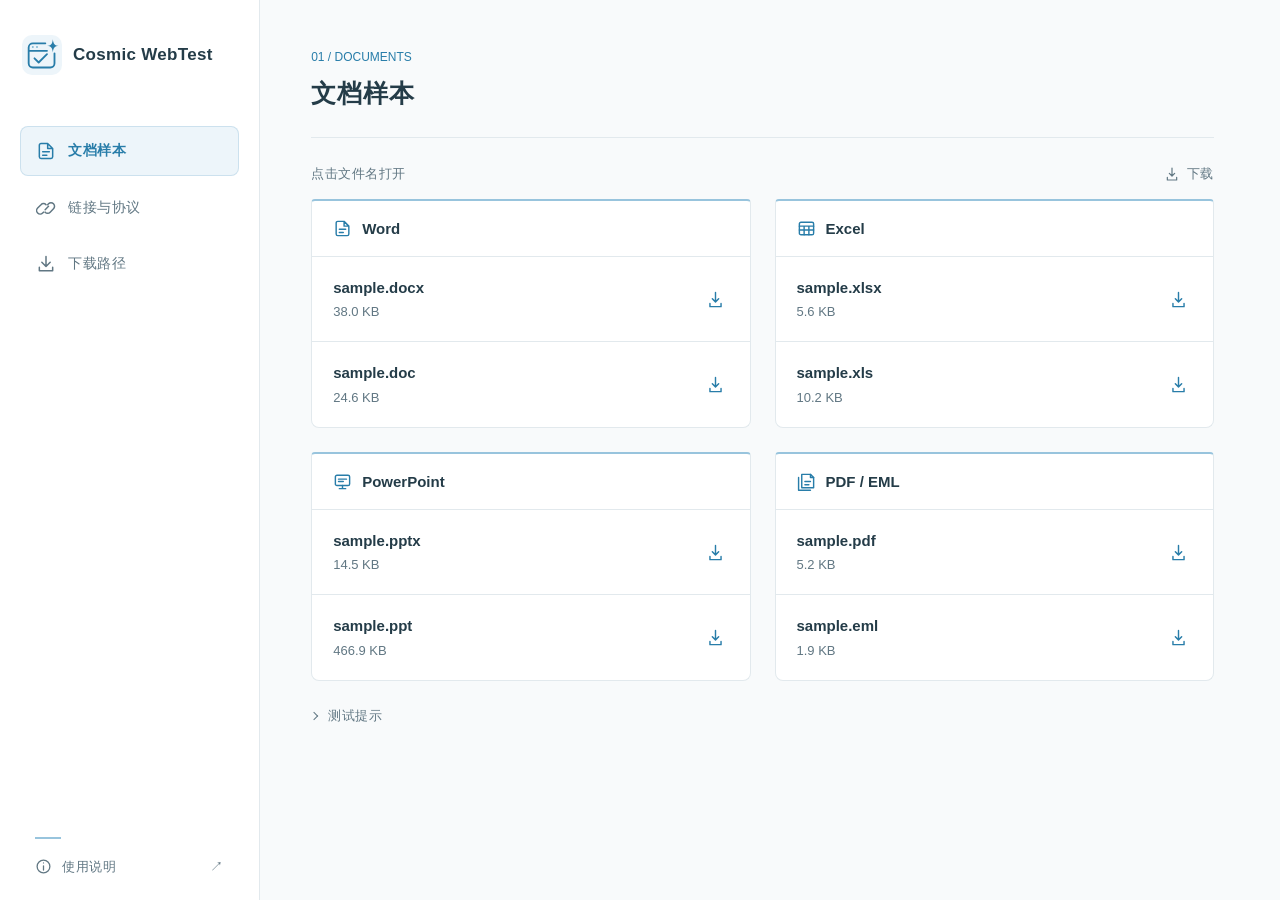
==== index.html @ f7f172f6 "Initial commit" ====
<!doctype html>
<html lang="zh-CN" data-view="documents">
<head>
  <meta charset="utf-8"><meta name="viewport" content="width=device-width, initial-scale=1">
  <script>
    // Choose the panel before the first paint; no loading layout or anchor jump.
    const initialView = location.hash.slice(1);
    if (['documents', 'links', 'requests'].includes(initialView)) document.documentElement.dataset.view = initialView;
  </script>
  <title>Cosmic WebTest</title>
  <link rel="icon" type="image/svg+xml" href="mark.svg">
  <link rel="stylesheet" href="style.css"><script src="site.js" defer></script>
</head>
<body>
  <a class="skip-link" href="#workspace">跳至测试区域</a>
  <aside class="sidebar">
    <a class="identity" href="#documents" aria-label="Cosmic WebTest 首页"><img src="mark.svg" alt="" width="40" height="40"><span class="wordmark" lang="en"><strong>Cosmic WebTest</strong></span></a>
    <nav class="navigation" role="tablist" aria-label="测试分类" aria-orientation="vertical">
      <button class="nav-item" id="tab-documents" role="tab" aria-controls="panel-documents" aria-selected="true" data-view="documents"><svg viewBox="0 0 24 24" aria-hidden="true"><path d="M14 3H6a2 2 0 0 0-2 2v14a2 2 0 0 0 2 2h12a2 2 0 0 0 2-2V9Zm0 0v6h6M8 13h8M8 17h5"/></svg><span>文档样本</span></button>
      <button class="nav-item" id="tab-links" role="tab" aria-controls="panel-links" aria-selected="false" tabindex="-1" data-view="links"><svg viewBox="0 0 24 24" aria-hidden="true"><path d="m10 13 4-4M8 16l-1 1a4 4 0 0 1-6-6l4-4a4 4 0 0 1 6 0M13 7l1-1a4 4 0 0 1 6 6l-4 4a4 4 0 0 1-6 0" transform="translate(1 1)"/></svg><span>链接与协议</span></button>
      <button class="nav-item" id="tab-requests" role="tab" aria-controls="panel-requests" aria-selected="false" tabindex="-1" data-view="requests"><svg viewBox="0 0 24 24" aria-hidden="true"><path d="M12 3v12m-5-5 5 5 5-5M4 16v4h16v-4"/></svg><span>下载路径</span></button>
    </nav>
    <div class="sidebar-bottom"><span class="sidebar-rule"></span><a class="help-link" href="README.md" target="_blank" rel="noopener"><svg viewBox="0 0 24 24" aria-hidden="true"><circle cx="12" cy="12" r="9"/><path d="M12 11v6m0-10h.01"/></svg>使用说明<span aria-hidden="true">↗</span></a></div>
  </aside>
  <main id="workspace" tabindex="-1">
    <section class="view" id="panel-documents" role="tabpanel" aria-labelledby="tab-documents" tabindex="0">
      <header class="view-heading"><div><span class="section-index" lang="en">01 / DOCUMENTS</span><h1>文档样本</h1></div></header>
      <div class="document-bar"><span>点击文件名打开</span><span class="attachment-legend"><svg viewBox="0 0 24 24" aria-hidden="true"><path d="M12 3v12m-4-4 4 4 4-4M5 17v4h14v-4"/></svg>下载</span></div>
      <div id="files" class="document-grid">
<!-- files:start -->
<section class="document-group"><h2 lang="en"><svg viewBox="0 0 24 24" aria-hidden="true"><path d="M14 3H6a2 2 0 0 0-2 2v14a2 2 0 0 0 2 2h12a2 2 0 0 0 2-2V9Zm0 0v6h6M8 13h8M8 17h5"/></svg>Word</h2>
<article class="file"><div class="file-copy" lang="en"><a href="files/sample.docx" aria-label="Word 文档：普通链接">sample.docx</a><small>38.0 KB</small></div><a class="file-action" href="files/sample.docx" download="sample.docx" title="下载 Word 文档" aria-label="下载 Word 文档"><svg viewBox="0 0 24 24" aria-hidden="true"><path d="M12 3v12m-4-4 4 4 4-4M5 17v4h14v-4"/></svg></a></article>
<article class="file"><div class="file-copy" lang="en"><a href="files/sample.doc" aria-label="Word 旧版文档：普通链接">sample.doc</a><small>24.6 KB</small></div><a class="file-action" href="files/sample.doc" download="sample.doc" title="下载 Word 旧版文档" aria-label="下载 Word 旧版文档"><svg viewBox="0 0 24 24" aria-hidden="true"><path d="M12 3v12m-4-4 4 4 4-4M5 17v4h14v-4"/></svg></a></article>
</section>
<section class="document-group"><h2 lang="en"><svg viewBox="0 0 24 24" aria-hidden="true"><rect x="3" y="4" width="18" height="16" rx="2"/><path d="M3 9h18M3 14h18M9 9v11M15 9v11"/></svg>Excel</h2>
<article class="file"><div class="file-copy" lang="en"><a href="files/sample.xlsx" aria-label="Excel 工作簿：普通链接">sample.xlsx</a><small>5.6 KB</small></div><a class="file-action" href="files/sample.xlsx" download="sample.xlsx" title="下载 Excel 工作簿" aria-label="下载 Excel 工作簿"><svg viewBox="0 0 24 24" aria-hidden="true"><path d="M12 3v12m-4-4 4 4 4-4M5 17v4h14v-4"/></svg></a></article>
<article class="file"><div class="file-copy" lang="en"><a href="files/sample.xls" aria-label="Excel 旧版工作簿：普通链接">sample.xls</a><small>10.2 KB</small></div><a class="file-action" href="files/sample.xls" download="sample.xls" title="下载 Excel 旧版工作簿" aria-label="下载 Excel 旧版工作簿"><svg viewBox="0 0 24 24" aria-hidden="true"><path d="M12 3v12m-4-4 4 4 4-4M5 17v4h14v-4"/></svg></a></article>
</section>
<section class="document-group"><h2 lang="en"><svg viewBox="0 0 24 24" aria-hidden="true"><rect x="3" y="4" width="18" height="13" rx="2"/><path d="M12 17v4M8 21h8M7 9h10M7 12h6"/></svg>PowerPoint</h2>
<article class="file"><div class="file-copy" lang="en"><a href="files/sample.pptx" aria-label="PowerPoint 幻灯片：普通链接">sample.pptx</a><small>14.5 KB</small></div><a class="file-action" href="files/sample.pptx" download="sample.pptx" title="下载 PowerPoint 幻灯片" aria-label="下载 PowerPoint 幻灯片"><svg viewBox="0 0 24 24" aria-hidden="true"><path d="M12 3v12m-4-4 4 4 4-4M5 17v4h14v-4"/></svg></a></article>
<article class="file"><div class="file-copy" lang="en"><a href="files/sample.ppt" aria-label="PowerPoint 旧版幻灯片：普通链接">sample.ppt</a><small>466.9 KB</small></div><a class="file-action" href="files/sample.ppt" download="sample.ppt" title="下载 PowerPoint 旧版幻灯片" aria-label="下载 PowerPoint 旧版幻灯片"><svg viewBox="0 0 24 24" aria-hidden="true"><path d="M12 3v12m-4-4 4 4 4-4M5 17v4h14v-4"/></svg></a></article>
</section>
<section class="document-group"><h2 lang="en"><svg viewBox="0 0 24 24" aria-hidden="true"><path d="M6 3h11l4 4v13H6Z"/><path d="M17 3v4h4M2 7v16h15M10 12h7M10 16h5"/></svg>PDF / EML</h2>
<article class="file"><div class="file-copy" lang="en"><a href="files/sample.pdf" aria-label="PDF 文档：普通链接">sample.pdf</a><small>5.2 KB</small></div><a class="file-action" href="files/sample.pdf" download="sample.pdf" title="下载 PDF 文档" aria-label="下载 PDF 文档"><svg viewBox="0 0 24 24" aria-hidden="true"><path d="M12 3v12m-4-4 4 4 4-4M5 17v4h14v-4"/></svg></a></article>
<article class="file"><div class="file-copy" lang="en"><a href="files/sample.eml" aria-label="邮件：普通链接">sample.eml</a><small>1.9 KB</small></div><a class="file-action" href="files/sample.eml" download="sample.eml" title="下载 邮件" aria-label="下载 邮件"><svg viewBox="0 0 24 24" aria-hidden="true"><path d="M12 3v12m-4-4 4 4 4-4M5 17v4h14v-4"/></svg></a></article>
</section>
<!-- files:end -->
      </div>
      <details class="test-notes"><summary>测试提示</summary><div><p>开启 Document Preview，并确认本站未加入白名单。文件内包含网页和协议链接。</p><p>如果询问框不再出现，请先重置“本网站本次均执行所选操作”。</p></div></details>
    </section>
    <section class="view" id="panel-links" role="tabpanel" aria-labelledby="tab-links" tabindex="0">
      <header class="view-heading"><div><span class="section-index" lang="en">02 / LINKS</span><h1>链接与协议</h1></div></header>
      <div class="link-grid">
        <section class="link-group"><h2>网页</h2><a class="link-row" href="https://example.com/?source=cosmic-preview"><span><strong>当前标签页</strong><small lang="en">https://example.com</small></span><span class="link-arrow" aria-hidden="true">↗</span></a><a class="link-row" href="https://example.com/" target="_blank" rel="noopener noreferrer"><span><strong>新标签页</strong><small lang="en">target="_blank"</small></span><span class="link-arrow" aria-hidden="true">↗</span></a></section>
        <section class="link-group"><h2>邮件</h2><a class="link-row" href="mailto:preview-test@example.com?subject=Cosmic%20Gemini%20test&amp;body=Hello%20from%20Cosmic%20WebTest."><span><strong>邮件链接</strong><small lang="en">preview-test@example.com</small></span><span class="link-arrow" aria-hidden="true">↗</span></a><a class="link-row" href="mailto:one@example.com,two@example.com?cc=copy@example.com&amp;subject=%E4%B8%AD%E6%96%87%E4%B8%BB%E9%A2%98&amp;body=%E7%AC%AC%E4%B8%80%E8%A1%8C%0A%E7%AC%AC%E4%BA%8C%E8%A1%8C"><span><strong>多收件人邮件</strong><small>抄送 / 中文主题 / 换行</small></span><span class="link-arrow" aria-hidden="true">↗</span></a></section>
        <section class="link-group"><h2>电话</h2><a class="link-row" href="tel:+12125550123"><span><strong>北美号码</strong><small lang="en">+1 (212) 555-0123</small></span><span class="link-arrow" aria-hidden="true">↗</span></a><a class="link-row" href="tel:+442079460123"><span><strong>国际号码</strong><small lang="en">+44 20 7946 0123</small></span><span class="link-arrow" aria-hidden="true">↗</span></a></section>
        <section class="link-group"><h2>短信与应用</h2><a class="link-row" href="sms:+12125550123?body=%E6%B5%8B%E8%AF%95%E7%9F%AD%E4%BF%A1"><span><strong>短信链接</strong><small>号码与预填正文</small></span><span class="link-arrow" aria-hidden="true">↗</span></a><a class="link-row" href="cosmic-test://open/demo?source=website"><span><strong>虚构应用协议</strong><small lang="en">cosmic-test://open/demo</small></span><span class="link-arrow" aria-hidden="true">↗</span></a></section>
      </div>
      <details class="test-notes"><summary>测试提示</summary><div><p>开启 Mailto Capture 测试邮件、电话和短信。请勿实际发送或拨号。</p><p>本站的网页链接正常跳转；文档预览内的链接用于测试 External Links Capture。虚构协议没有对应应用。</p></div></details>
    </section>
    <section class="view" id="panel-requests" role="tabpanel" aria-labelledby="tab-requests" tabindex="0">
      <header class="view-heading"><div><span class="section-index" lang="en">03 / REQUESTS</span><h1>下载路径</h1></div></header>
      <div class="request-table"><div class="request-labels" aria-hidden="true"><span>测试入口</span><span>链接特征</span><span>文件</span><span></span></div>
        <a class="request-row" href="files/sample.docx" download="下载属性 示例.docx"><strong lang="en">download 属性</strong><span>指定中文文件名</span><span class="format" lang="en">DOCX</span><span class="link-arrow" aria-hidden="true">↗</span></a>
        <a class="request-row" href="files/sample.xlsx?source=cosmic-webtest&amp;case=query"><strong>带查询参数</strong><span>文件路径附带参数</span><span class="format" lang="en">XLSX</span><span class="link-arrow" aria-hidden="true">↗</span></a>
        <a class="request-row" href="files/sample.pdf" target="_blank" rel="noopener"><strong>新标签页打开</strong><span lang="en">target="_blank"</span><span class="format" lang="en">PDF</span><span class="link-arrow" aria-hidden="true">↗</span></a>
        <a class="request-row" href="files/sample.pdf" download="sample.pdf"><strong>PDF 下载</strong><span lang="en">download 属性</span><span class="format" lang="en">PDF</span><span class="link-arrow" aria-hidden="true">↗</span></a>
        <a class="request-row" href="files/missing.docx"><strong>文件不存在</strong><span>预期返回 404</span><span class="format" lang="en">DOCX</span><span class="link-arrow" aria-hidden="true">↗</span></a>
      </div>
      <!-- server-fixtures:start -->
      <section class="server-tests" aria-labelledby="server-tests-title">
        <h2 id="server-tests-title">本地服务响应</h2>
        <div class="request-table">
          <a class="request-row" href="download?id=docx"><strong>无扩展名入口</strong><span>响应头提供文件名</span><span class="format" lang="en">DOCX</span><span class="link-arrow" aria-hidden="true">↗</span></a>
          <a class="request-row" href="redirect/sample.pptx"><strong>重定向</strong><span>一次 302 跳转</span><span class="format" lang="en">PPTX</span><span class="link-arrow" aria-hidden="true">↗</span></a>
          <a class="request-row" href="slow/sample.docx"><strong>慢速响应</strong><span>约 4 秒分块返回</span><span class="format" lang="en">DOCX</span><span class="link-arrow" aria-hidden="true">↗</span></a>
          <a class="request-row" href="unknown-size/sample.xlsx"><strong>无文件大小</strong><span lang="en">无 Content-Length</span><span class="format" lang="en">XLSX</span><span class="link-arrow" aria-hidden="true">↗</span></a>
          <a class="request-row" href="attachment/sample.pdf"><strong>PDF 附件</strong><span lang="en">attachment 响应头</span><span class="format" lang="en">PDF</span><span class="link-arrow" aria-hidden="true">↗</span></a>
        </div>
      </section>
      <!-- server-fixtures:end -->
    </section>
  </main>
</body></html>
---- style.css ----
/* Palette: history-ac-cn. Typography: Cosmic Gemini's shared UI and Settings. */
:root {
  color-scheme: light dark;
  scrollbar-gutter: stable;
  --bg: #f8fafb;
  --surface: #fff;
  --text: #243c48;
  --muted: #617783;
  --blue: #287da9;
  --soft: #edf5fa;
  --line: #e2e9ed;
  --accent: #98c4dd;
  --hover: #f0f7fb;
  --sidebar: #fff;
  font-family: Inter, ui-sans-serif, -apple-system, BlinkMacSystemFont, "Segoe UI", sans-serif;
  font-size: 16px;
  letter-spacing: normal;
  line-height: 1.55;
}
@media (prefers-color-scheme: dark) {
  :root {
    --bg: #0e181d;
    --surface: #14232a;
    --text: #d8e5eb;
    --muted: #9fb2bd;
    --blue: #70b8dc;
    --soft: #152a34;
    --line: #2a3e48;
    --accent: #4f879f;
    --hover: #1b3541;
    --sidebar: #101c22;
  }
}
* { box-sizing: border-box; }
:lang(zh-CN) { letter-spacing: .04em; }
:lang(en) { letter-spacing: normal; }
[hidden] { display: none !important; }
body { margin: 0; background: var(--bg); color: var(--text); }
a { color: inherit; text-decoration: none; }
button { font: inherit; letter-spacing: inherit; color: inherit; cursor: pointer; }
a, button, summary { -webkit-tap-highlight-color: transparent; }
a:focus-visible, button:focus-visible, summary:focus-visible { outline: 2px solid var(--blue); outline-offset: 4px; }
svg { width: 20px; height: 20px; fill: none; stroke: currentColor; stroke-width: 1.8; stroke-linecap: round; stroke-linejoin: round; flex-shrink: 0; }
::selection { background: var(--accent); color: var(--bg); }
.sidebar { position: fixed; inset: 0 auto 0 0; width: 260px; display: flex; flex-direction: column; padding: 35px 20px 23px; border-right: 1px solid var(--line); background: var(--sidebar); }
.identity { display: flex; align-items: center; gap: 11px; padding: 0 2px; }
.identity img { width: 40px; height: 40px; flex-shrink: 0; }
.wordmark { display: grid; gap: 1px; min-width: 0; }
.wordmark strong { font-size: 17px; font-weight: 720; letter-spacing: .018em; white-space: nowrap; }
.navigation { display: grid; gap: 7px; margin-top: 51px; }
.nav-item { display: flex; align-items: center; gap: 12px; width: 100%; padding: 13px 15px; border: 1px solid transparent; border-radius: 8px; background: transparent; color: var(--muted); font-size: 14px; text-align: left; }
.nav-item:hover { background: var(--hover); color: var(--blue); }
:root[data-view="documents"] #tab-documents, :root[data-view="links"] #tab-links, :root[data-view="requests"] #tab-requests { background: var(--soft); color: var(--blue); font-weight: 650; border-color: color-mix(in srgb, var(--accent) 40%, transparent); }
.sidebar-bottom { margin-top: auto; padding: 35px 15px 0; }
.sidebar-rule { display: block; width: 26px; height: 2px; background: var(--accent); margin-bottom: 18px; }
.help-link { display: flex; align-items: center; gap: 10px; font-size: 13px; color: var(--muted); }
.help-link svg { width: 17px; height: 17px; }
.help-link span { margin-left: auto; }
.help-link:hover { color: var(--blue); }
main { margin-left: 260px; padding: 48px clamp(28px, 4vw, 64px); min-height: 100vh; }
main:focus, .view:focus { outline: none; }
.view { display: none; width: min(100%, 1100px); margin-inline: auto; }
:root[data-view="documents"] #panel-documents, :root[data-view="links"] #panel-links, :root[data-view="requests"] #panel-requests { display: block; }
.view-heading { display: flex; align-items: end; justify-content: space-between; gap: 20px; padding-bottom: 26px; margin-bottom: 26px; border-bottom: 1px solid var(--line); }
.section-index { display: block; font-size: 12px; font-weight: 500; color: var(--blue); margin-bottom: 9px; }
h1 { font-size: 25px; font-weight: 650; margin: 0; line-height: 1.4; }
h2 { font-size: 15px; font-weight: 650; margin: 0; }
.document-bar { display: flex; align-items: center; justify-content: space-between; color: var(--muted); font-size: 13px; margin-bottom: 15px; }
.attachment-legend { display: inline-flex; gap: 7px; align-items: center; }
.attachment-legend svg { width: 16px; height: 16px; }
.document-grid, .link-grid { display: grid; grid-template-columns: repeat(2, minmax(0, 1fr)); gap: 24px; }
.document-group, .link-group { min-width: 0; background: var(--surface); border: 1px solid var(--line); border-top: 2px solid var(--accent); border-radius: 4px 4px 8px 8px; }
.document-group > h2, .link-group > h2 { padding: 16px 21px; border-bottom: 1px solid var(--line); display: flex; align-items: center; gap: 10px; }
.document-group > h2 svg { color: var(--blue); width: 19px; height: 19px; }
.file { display: flex; align-items: center; gap: 10px; padding: 19px 16px 19px 21px; }
.file + .file { border-top: 1px solid var(--line); }
.file-copy { min-width: 0; flex: 1; }
.file-copy a { display: block; width: fit-content; font-size: 15px; font-weight: 550; color: var(--text); }
.file-copy a:hover { color: var(--blue); text-decoration: underline; text-underline-offset: 4px; }
.file-copy small { display: block; font-size: 13px; color: var(--muted); margin-top: 3px; }
.file-action { display: grid; place-items: center; width: 36px; height: 36px; flex-shrink: 0; border-radius: 7px; color: var(--blue); }
.file-action:hover { background: var(--soft); }
.file-action svg { width: 19px; height: 19px; }
.link-row { display: flex; align-items: center; justify-content: space-between; gap: 14px; padding: 19px 21px; }
.link-row + .link-row { border-top: 1px solid var(--line); }
.link-row:hover, .request-row:hover { background: var(--hover); }
.link-row:last-child { border-radius: 0 0 8px 8px; }
.link-row > span:first-child { min-width: 0; }
.link-row strong { display: block; font-size: 14px; font-weight: 550; }
.link-row small { display: block; font-size: 13px; color: var(--muted); margin-top: 4px; overflow-wrap: anywhere; }
.link-arrow { color: var(--blue); font-size: 18px; font-weight: 400; flex-shrink: 0; }
.server-tests { display: none; margin-top: 28px; }
:root[data-server-fixtures] .server-tests { display: block; }
.server-tests > h2 { color: var(--muted); margin-bottom: 14px; }
.server-tests .request-row:first-child { border-top: 0; }
.request-table { background: var(--surface); border: 1px solid var(--line); border-top: 2px solid var(--accent); border-radius: 4px 4px 8px 8px; overflow: hidden; }
.request-labels, .request-row { display: grid; grid-template-columns: minmax(130px, 1fr) minmax(180px, 1.5fr) 60px 18px; align-items: center; gap: 22px; padding: 19px 24px; }
.request-labels { background: var(--soft); color: var(--muted); font-size: 13px; padding-block: 12px; }
.request-row { border-top: 1px solid var(--line); min-height: 70px; }
.request-row strong { font-size: 14px; font-weight: 550; }
.request-row > span:not(.link-arrow) { font-size: 13px; color: var(--muted); }
.request-row .format { font-variant-numeric: tabular-nums; }
.test-notes { margin-top: 25px; color: var(--muted); font-size: 13px; max-width: 680px; }
.test-notes summary { width: fit-content; cursor: pointer; list-style: none; display: flex; gap: 8px; align-items: center; }
.test-notes summary::-webkit-details-marker { display: none; }
.test-notes summary:before { content: ''; width: 5px; height: 5px; border-top: 1.5px solid; border-right: 1.5px solid; transform: rotate(45deg); margin-right: 3px; }
.test-notes[open] summary:before { transform: rotate(135deg); }
.test-notes p { margin: 12px 0 0 17px; }
.skip-link { position: fixed; top: -100px; left: 16px; padding: 10px 16px; z-index: 5; background: var(--surface); color: var(--blue); }
.skip-link:focus { top: 12px; }
@media (min-width: 1650px) { main { padding-top: 60px; } .document-grid { grid-template-columns: repeat(4, minmax(0, 1fr)); gap: 18px; } .file { padding-inline: 16px 12px; } }
@media (max-width: 1100px) { .sidebar { width: 238px; padding-inline: 14px; } main { margin-left: 238px; padding-inline: 28px; } .request-labels, .request-row { grid-template-columns: minmax(110px, 1fr) minmax(145px, 1.4fr) 48px 16px; gap: 12px; padding-inline: 18px; } }
@media (max-width: 800px) {
  .sidebar { position: relative; width: 100%; padding: 20px 22px 0; border-right: 0; border-bottom: 1px solid var(--line); }
  .navigation { grid-template-columns: repeat(3, minmax(0, 1fr)); gap: 8px; margin-top: 22px; padding-bottom: 14px; }
  .nav-item { justify-content: center; padding: 10px 7px; gap: 8px; white-space: nowrap; }
  .sidebar-bottom { display: none; }
  main { margin-left: 0; padding: 27px 22px; min-height: auto; }
}
@media (max-width: 560px) {
  .sidebar { padding-inline: 16px; }
  .nav-item { font-size: 13px; gap: 5px; }
  .nav-item svg { width: 16px; height: 16px; }
  main { padding: 25px 16px; }
  .view-heading { align-items: start; flex-direction: column; gap: 10px; margin-bottom: 20px; padding-bottom: 18px; }
  h1 { font-size: 23px; }
  .document-grid, .link-grid { grid-template-columns: minmax(0, 1fr); gap: 16px; }
  .request-labels { display: none; }
  .request-row { grid-template-columns: minmax(0, 1fr) 48px 16px; gap: 4px 10px; padding-block: 16px; }
  .request-row strong { grid-column: 1; }
  .request-row > span:nth-child(2) { grid-column: 1; grid-row: 2; }
  .request-row .format { grid-column: 2; grid-row: 1/3; }
  .request-row .link-arrow { grid-column: 3; grid-row: 1/3; }
}
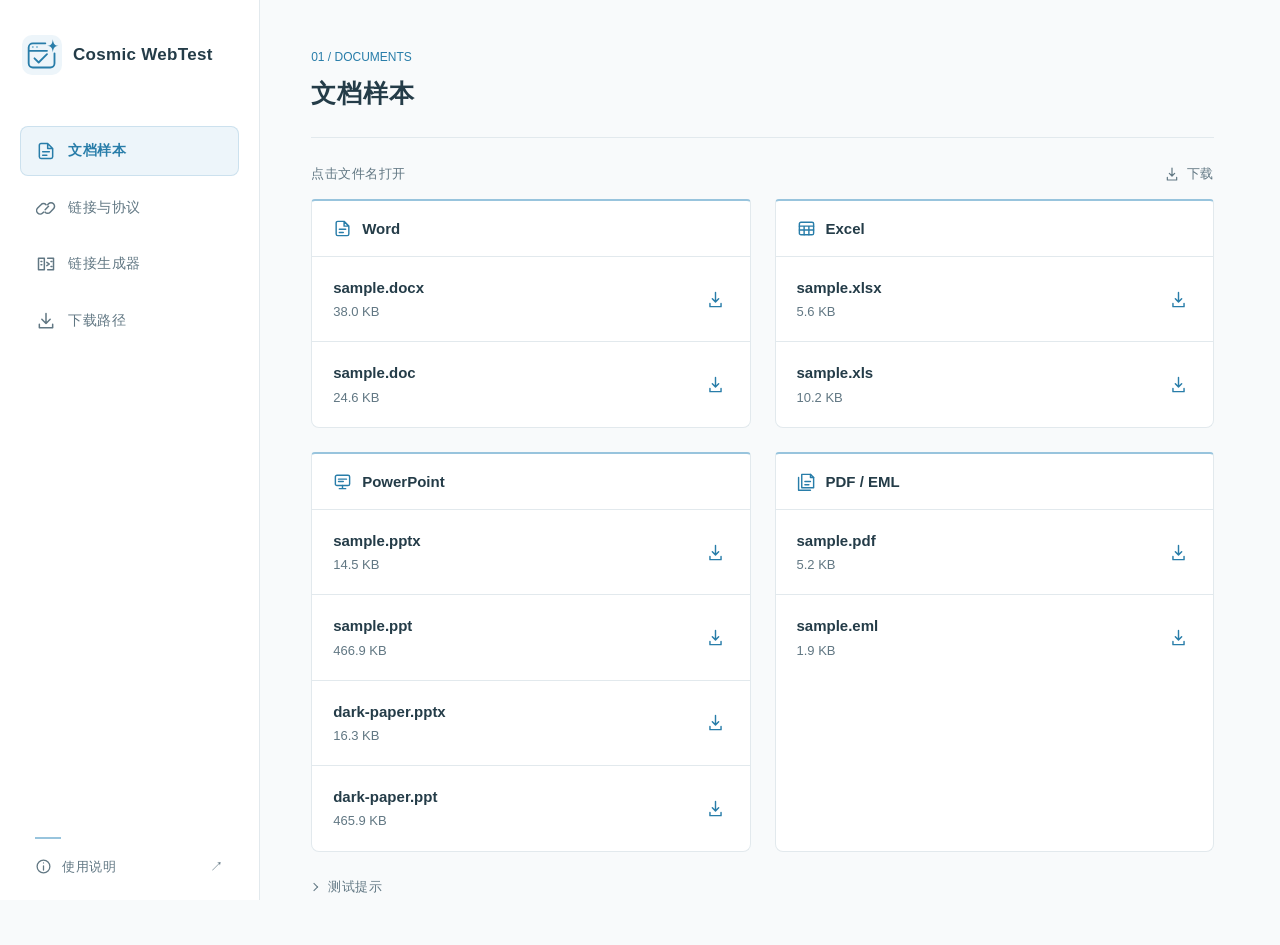
==== commit 292b4b41: "Release 26.10.19.3" ====
--- a/index.html
+++ b/index.html
@@ -5,22 +5,23 @@
   <script>
     // Choose the panel before the first paint; no loading layout or anchor jump.
     const initialView = location.hash.slice(1);
-    if (['documents', 'links', 'requests'].includes(initialView)) document.documentElement.dataset.view = initialView;
+    if (['documents', 'links', 'generator', 'requests'].includes(initialView)) document.documentElement.dataset.view = initialView;
   </script>
   <title>Cosmic WebTest</title>
-  <link rel="icon" type="image/svg+xml" href="mark.svg">
-  <link rel="stylesheet" href="style.css"><script src="site.js" defer></script>
+  <link rel="icon" type="image/svg+xml" href="web/mark.svg">
+  <link rel="stylesheet" href="web/style.css"><script src="web/site.js" defer></script><script src="web/link-builder.js" defer></script>
 </head>
 <body>
   <a class="skip-link" href="#workspace">跳至测试区域</a>
   <aside class="sidebar">
-    <a class="identity" href="#documents" aria-label="Cosmic WebTest 首页"><img src="mark.svg" alt="" width="40" height="40"><span class="wordmark" lang="en"><strong>Cosmic WebTest</strong></span></a>
+    <a class="identity" href="#documents" aria-label="Cosmic WebTest 首页"><img src="web/mark.svg" alt="" width="40" height="40"><span class="wordmark" lang="en"><strong>Cosmic WebTest</strong></span></a>
     <nav class="navigation" role="tablist" aria-label="测试分类" aria-orientation="vertical">
       <button class="nav-item" id="tab-documents" role="tab" aria-controls="panel-documents" aria-selected="true" data-view="documents"><svg viewBox="0 0 24 24" aria-hidden="true"><path d="M14 3H6a2 2 0 0 0-2 2v14a2 2 0 0 0 2 2h12a2 2 0 0 0 2-2V9Zm0 0v6h6M8 13h8M8 17h5"/></svg><span>文档样本</span></button>
       <button class="nav-item" id="tab-links" role="tab" aria-controls="panel-links" aria-selected="false" tabindex="-1" data-view="links"><svg viewBox="0 0 24 24" aria-hidden="true"><path d="m10 13 4-4M8 16l-1 1a4 4 0 0 1-6-6l4-4a4 4 0 0 1 6 0M13 7l1-1a4 4 0 0 1 6 6l-4 4a4 4 0 0 1-6 0" transform="translate(1 1)"/></svg><span>链接与协议</span></button>
+      <button class="nav-item" id="tab-generator" role="tab" aria-controls="panel-generator" aria-selected="false" tabindex="-1" data-view="generator"><svg viewBox="0 0 24 24" aria-hidden="true"><path d="M3 5h7v14H3zM14 5h7v14h-7M6 9h1M6 13h1m6-3 3 2-3 2M18 9h1M18 15h1"/></svg><span>链接生成器</span></button>
       <button class="nav-item" id="tab-requests" role="tab" aria-controls="panel-requests" aria-selected="false" tabindex="-1" data-view="requests"><svg viewBox="0 0 24 24" aria-hidden="true"><path d="M12 3v12m-5-5 5 5 5-5M4 16v4h16v-4"/></svg><span>下载路径</span></button>
     </nav>
-    <div class="sidebar-bottom"><span class="sidebar-rule"></span><a class="help-link" href="README.md" target="_blank" rel="noopener"><svg viewBox="0 0 24 24" aria-hidden="true"><circle cx="12" cy="12" r="9"/><path d="M12 11v6m0-10h.01"/></svg>使用说明<span aria-hidden="true">↗</span></a></div>
+    <div class="sidebar-bottom"><span class="sidebar-rule"></span><a class="help-link" href="docs/MANUAL.md" target="_blank" rel="noopener"><svg viewBox="0 0 24 24" aria-hidden="true"><circle cx="12" cy="12" r="9"/><path d="M12 11v6m0-10h.01"/></svg>使用说明<span aria-hidden="true">↗</span></a></div>
   </aside>
   <main id="workspace" tabindex="-1">
     <section class="view" id="panel-documents" role="tabpanel" aria-labelledby="tab-documents" tabindex="0">
@@ -29,20 +30,22 @@
       <div id="files" class="document-grid">
 <!-- files:start -->
 <section class="document-group"><h2 lang="en"><svg viewBox="0 0 24 24" aria-hidden="true"><path d="M14 3H6a2 2 0 0 0-2 2v14a2 2 0 0 0 2 2h12a2 2 0 0 0 2-2V9Zm0 0v6h6M8 13h8M8 17h5"/></svg>Word</h2>
-<article class="file"><div class="file-copy" lang="en"><a href="files/sample.docx" aria-label="Word 文档：普通链接">sample.docx</a><small>38.0 KB</small></div><a class="file-action" href="files/sample.docx" download="sample.docx" title="下载 Word 文档" aria-label="下载 Word 文档"><svg viewBox="0 0 24 24" aria-hidden="true"><path d="M12 3v12m-4-4 4 4 4-4M5 17v4h14v-4"/></svg></a></article>
-<article class="file"><div class="file-copy" lang="en"><a href="files/sample.doc" aria-label="Word 旧版文档：普通链接">sample.doc</a><small>24.6 KB</small></div><a class="file-action" href="files/sample.doc" download="sample.doc" title="下载 Word 旧版文档" aria-label="下载 Word 旧版文档"><svg viewBox="0 0 24 24" aria-hidden="true"><path d="M12 3v12m-4-4 4 4 4-4M5 17v4h14v-4"/></svg></a></article>
+<article class="file"><div class="file-copy" lang="en"><a href="web/files/sample.docx" aria-label="Word 文档：普通链接">sample.docx</a><small>38.0 KB</small></div><a class="file-action" href="web/files/sample.docx" download="sample.docx" title="下载 Word 文档" aria-label="下载 Word 文档"><svg viewBox="0 0 24 24" aria-hidden="true"><path d="M12 3v12m-4-4 4 4 4-4M5 17v4h14v-4"/></svg></a></article>
+<article class="file"><div class="file-copy" lang="en"><a href="web/files/sample.doc" aria-label="Word 旧版文档：普通链接">sample.doc</a><small>24.6 KB</small></div><a class="file-action" href="web/files/sample.doc" download="sample.doc" title="下载 Word 旧版文档" aria-label="下载 Word 旧版文档"><svg viewBox="0 0 24 24" aria-hidden="true"><path d="M12 3v12m-4-4 4 4 4-4M5 17v4h14v-4"/></svg></a></article>
 </section>
 <section class="document-group"><h2 lang="en"><svg viewBox="0 0 24 24" aria-hidden="true"><rect x="3" y="4" width="18" height="16" rx="2"/><path d="M3 9h18M3 14h18M9 9v11M15 9v11"/></svg>Excel</h2>
-<article class="file"><div class="file-copy" lang="en"><a href="files/sample.xlsx" aria-label="Excel 工作簿：普通链接">sample.xlsx</a><small>5.6 KB</small></div><a class="file-action" href="files/sample.xlsx" download="sample.xlsx" title="下载 Excel 工作簿" aria-label="下载 Excel 工作簿"><svg viewBox="0 0 24 24" aria-hidden="true"><path d="M12 3v12m-4-4 4 4 4-4M5 17v4h14v-4"/></svg></a></article>
-<article class="file"><div class="file-copy" lang="en"><a href="files/sample.xls" aria-label="Excel 旧版工作簿：普通链接">sample.xls</a><small>10.2 KB</small></div><a class="file-action" href="files/sample.xls" download="sample.xls" title="下载 Excel 旧版工作簿" aria-label="下载 Excel 旧版工作簿"><svg viewBox="0 0 24 24" aria-hidden="true"><path d="M12 3v12m-4-4 4 4 4-4M5 17v4h14v-4"/></svg></a></article>
+<article class="file"><div class="file-copy" lang="en"><a href="web/files/sample.xlsx" aria-label="Excel 工作簿：普通链接">sample.xlsx</a><small>5.6 KB</small></div><a class="file-action" href="web/files/sample.xlsx" download="sample.xlsx" title="下载 Excel 工作簿" aria-label="下载 Excel 工作簿"><svg viewBox="0 0 24 24" aria-hidden="true"><path d="M12 3v12m-4-4 4 4 4-4M5 17v4h14v-4"/></svg></a></article>
+<article class="file"><div class="file-copy" lang="en"><a href="web/files/sample.xls" aria-label="Excel 旧版工作簿：普通链接">sample.xls</a><small>10.2 KB</small></div><a class="file-action" href="web/files/sample.xls" download="sample.xls" title="下载 Excel 旧版工作簿" aria-label="下载 Excel 旧版工作簿"><svg viewBox="0 0 24 24" aria-hidden="true"><path d="M12 3v12m-4-4 4 4 4-4M5 17v4h14v-4"/></svg></a></article>
 </section>
 <section class="document-group"><h2 lang="en"><svg viewBox="0 0 24 24" aria-hidden="true"><rect x="3" y="4" width="18" height="13" rx="2"/><path d="M12 17v4M8 21h8M7 9h10M7 12h6"/></svg>PowerPoint</h2>
-<article class="file"><div class="file-copy" lang="en"><a href="files/sample.pptx" aria-label="PowerPoint 幻灯片：普通链接">sample.pptx</a><small>14.5 KB</small></div><a class="file-action" href="files/sample.pptx" download="sample.pptx" title="下载 PowerPoint 幻灯片" aria-label="下载 PowerPoint 幻灯片"><svg viewBox="0 0 24 24" aria-hidden="true"><path d="M12 3v12m-4-4 4 4 4-4M5 17v4h14v-4"/></svg></a></article>
-<article class="file"><div class="file-copy" lang="en"><a href="files/sample.ppt" aria-label="PowerPoint 旧版幻灯片：普通链接">sample.ppt</a><small>466.9 KB</small></div><a class="file-action" href="files/sample.ppt" download="sample.ppt" title="下载 PowerPoint 旧版幻灯片" aria-label="下载 PowerPoint 旧版幻灯片"><svg viewBox="0 0 24 24" aria-hidden="true"><path d="M12 3v12m-4-4 4 4 4-4M5 17v4h14v-4"/></svg></a></article>
+<article class="file"><div class="file-copy" lang="en"><a href="web/files/sample.pptx" aria-label="PowerPoint 幻灯片：普通链接">sample.pptx</a><small>14.5 KB</small></div><a class="file-action" href="web/files/sample.pptx" download="sample.pptx" title="下载 PowerPoint 幻灯片" aria-label="下载 PowerPoint 幻灯片"><svg viewBox="0 0 24 24" aria-hidden="true"><path d="M12 3v12m-4-4 4 4 4-4M5 17v4h14v-4"/></svg></a></article>
+<article class="file"><div class="file-copy" lang="en"><a href="web/files/sample.ppt" aria-label="PowerPoint 旧版幻灯片：普通链接">sample.ppt</a><small>466.9 KB</small></div><a class="file-action" href="web/files/sample.ppt" download="sample.ppt" title="下载 PowerPoint 旧版幻灯片" aria-label="下载 PowerPoint 旧版幻灯片"><svg viewBox="0 0 24 24" aria-hidden="true"><path d="M12 3v12m-4-4 4 4 4-4M5 17v4h14v-4"/></svg></a></article>
+<article class="file"><div class="file-copy" lang="en"><a href="web/files/dark-paper.pptx" aria-label="黑底幻灯片测试：普通链接">dark-paper.pptx</a><small>16.3 KB</small></div><a class="file-action" href="web/files/dark-paper.pptx" download="dark-paper.pptx" title="下载黑底幻灯片测试" aria-label="下载黑底幻灯片测试"><svg viewBox="0 0 24 24" aria-hidden="true"><path d="M12 3v12m-4-4 4 4 4-4M5 17v4h14v-4"/></svg></a></article>
+<article class="file"><div class="file-copy" lang="en"><a href="web/files/dark-paper.ppt" aria-label="黑底幻灯片测试（旧版）：普通链接">dark-paper.ppt</a><small>465.9 KB</small></div><a class="file-action" href="web/files/dark-paper.ppt" download="dark-paper.ppt" title="下载黑底幻灯片测试（旧版）" aria-label="下载黑底幻灯片测试（旧版）"><svg viewBox="0 0 24 24" aria-hidden="true"><path d="M12 3v12m-4-4 4 4 4-4M5 17v4h14v-4"/></svg></a></article>
 </section>
 <section class="document-group"><h2 lang="en"><svg viewBox="0 0 24 24" aria-hidden="true"><path d="M6 3h11l4 4v13H6Z"/><path d="M17 3v4h4M2 7v16h15M10 12h7M10 16h5"/></svg>PDF / EML</h2>
-<article class="file"><div class="file-copy" lang="en"><a href="files/sample.pdf" aria-label="PDF 文档：普通链接">sample.pdf</a><small>5.2 KB</small></div><a class="file-action" href="files/sample.pdf" download="sample.pdf" title="下载 PDF 文档" aria-label="下载 PDF 文档"><svg viewBox="0 0 24 24" aria-hidden="true"><path d="M12 3v12m-4-4 4 4 4-4M5 17v4h14v-4"/></svg></a></article>
-<article class="file"><div class="file-copy" lang="en"><a href="files/sample.eml" aria-label="邮件：普通链接">sample.eml</a><small>1.9 KB</small></div><a class="file-action" href="files/sample.eml" download="sample.eml" title="下载 邮件" aria-label="下载 邮件"><svg viewBox="0 0 24 24" aria-hidden="true"><path d="M12 3v12m-4-4 4 4 4-4M5 17v4h14v-4"/></svg></a></article>
+<article class="file"><div class="file-copy" lang="en"><a href="web/files/sample.pdf" aria-label="PDF 文档：普通链接">sample.pdf</a><small>5.2 KB</small></div><a class="file-action" href="web/files/sample.pdf" download="sample.pdf" title="下载 PDF 文档" aria-label="下载 PDF 文档"><svg viewBox="0 0 24 24" aria-hidden="true"><path d="M12 3v12m-4-4 4 4 4-4M5 17v4h14v-4"/></svg></a></article>
+<article class="file"><div class="file-copy" lang="en"><a href="web/files/sample.eml" aria-label="邮件：普通链接">sample.eml</a><small>1.9 KB</small></div><a class="file-action" href="web/files/sample.eml" download="sample.eml" title="下载 邮件" aria-label="下载 邮件"><svg viewBox="0 0 24 24" aria-hidden="true"><path d="M12 3v12m-4-4 4 4 4-4M5 17v4h14v-4"/></svg></a></article>
 </section>
 <!-- files:end -->
       </div>
@@ -58,27 +61,63 @@
       </div>
       <details class="test-notes"><summary>测试提示</summary><div><p>开启 Mailto Capture 测试邮件、电话和短信。请勿实际发送或拨号。</p><p>本站的网页链接正常跳转；文档预览内的链接用于测试 External Links Capture。虚构协议没有对应应用。</p></div></details>
     </section>
+    <section class="view" id="panel-generator" role="tabpanel" aria-labelledby="tab-generator" tabindex="0">
+      <header class="view-heading"><div><span class="section-index" lang="en">03 / LINK BUILDER</span><h1>链接生成器</h1></div><button type="button" class="builder-reset" id="builder-reset">恢复默认</button></header>
+      <form class="builder-groups" id="link-builder" autocomplete="off">
+        <section class="builder-card" aria-labelledby="builder-tel-title">
+          <header class="builder-card-heading"><h2 id="builder-tel-title">电话<span lang="en">tel:</span></h2></header>
+          <div class="builder-pair">
+            <div class="builder-fields">
+              <label for="builder-phone">电话号码</label>
+              <input id="builder-phone" name="phone" type="tel" value="+1 201-555-1234" spellcheck="false" aria-describedby="builder-phone-error" lang="en">
+              <p class="builder-error" id="builder-phone-error" hidden>请输入有效的电话号码。</p>
+            </div>
+            <div class="builder-result"><h3>测试链接</h3><a id="builder-tel-link" class="builder-link" href="tel:+12015551234" lang="en">+1 201-555-1234<span aria-hidden="true">↗</span></a><code id="builder-tel-uri" lang="en">tel:+12015551234</code></div>
+          </div>
+        </section>
+        <section class="builder-card" aria-labelledby="builder-mailto-title">
+          <header class="builder-card-heading"><h2 id="builder-mailto-title">邮件<span lang="en">mailto:</span></h2></header>
+          <div class="builder-pair">
+            <div class="builder-fields">
+              <label for="builder-email">邮箱地址</label>
+              <input id="builder-email" name="email" type="text" inputmode="email" value="contact@example.edu" spellcheck="false" aria-describedby="builder-email-error" lang="en">
+              <p class="builder-error" id="builder-email-error" hidden>请检查邮箱地址、抄送或密送地址。</p>
+              <details class="builder-more"><summary>更多邮件字段</summary><div>
+                <label for="builder-cc">抄送</label><input id="builder-cc" name="cc" type="text" inputmode="email" placeholder="copy@example.edu" spellcheck="false" lang="en" aria-describedby="builder-email-error">
+                <label for="builder-bcc">密送</label><input id="builder-bcc" name="bcc" type="text" inputmode="email" placeholder="private@example.edu" spellcheck="false" lang="en" aria-describedby="builder-email-error">
+                <label for="builder-subject">主题</label><input id="builder-subject" name="subject" type="text">
+                <label for="builder-mail-body">正文</label><textarea id="builder-mail-body" name="mailBody" rows="4"></textarea>
+              </div></details>
+            </div>
+            <div class="builder-result"><h3>测试链接</h3><a id="builder-mailto-link" class="builder-link" href="mailto:contact@example.edu" lang="en">contact@example.edu<span aria-hidden="true">↗</span></a><code id="builder-mailto-uri" lang="en">mailto:contact@example.edu</code></div>
+          </div>
+        </section>
+        <section class="builder-card" aria-labelledby="builder-sms-title">
+          <header class="builder-card-heading"><h2 id="builder-sms-title">短信<span lang="en">sms:</span></h2></header>
+          <div class="builder-pair">
+            <div class="builder-fields">
+              <label for="builder-sms-phone">收件号码</label>
+              <input id="builder-sms-phone" name="smsPhone" type="tel" value="+1 201-555-1234" spellcheck="false" aria-describedby="builder-sms-phone-error" lang="en">
+              <p class="builder-error" id="builder-sms-phone-error" hidden>请输入有效的电话号码。</p>
+              <label for="builder-sms-body">短信正文<span class="builder-optional">选填</span></label>
+              <textarea id="builder-sms-body" name="smsBody" rows="3" placeholder="短信正文"></textarea>
+            </div>
+            <div class="builder-result"><h3>测试链接</h3><a id="builder-sms-link" class="builder-link" href="sms:+12015551234" lang="en">+1 201-555-1234<span aria-hidden="true">↗</span></a><code id="builder-sms-uri" lang="en">sms:+12015551234</code></div>
+          </div>
+        </section>
+      </form>
+      <details class="test-notes"><summary>测试提示</summary><div><p>左侧编辑，右侧点击链接测试 Mailto Capture。多个邮箱地址可用逗号或分号分隔。</p><p>输入仅在当前页面使用，不保存或发送。请勿实际发送邮件、短信或拨号。</p></div></details>
+    </section>
     <section class="view" id="panel-requests" role="tabpanel" aria-labelledby="tab-requests" tabindex="0">
-      <header class="view-heading"><div><span class="section-index" lang="en">03 / REQUESTS</span><h1>下载路径</h1></div></header>
+      <header class="view-heading"><div><span class="section-index" lang="en">04 / REQUESTS</span><h1>下载路径</h1></div></header>
       <div class="request-table"><div class="request-labels" aria-hidden="true"><span>测试入口</span><span>链接特征</span><span>文件</span><span></span></div>
-        <a class="request-row" href="files/sample.docx" download="下载属性 示例.docx"><strong lang="en">download 属性</strong><span>指定中文文件名</span><span class="format" lang="en">DOCX</span><span class="link-arrow" aria-hidden="true">↗</span></a>
-        <a class="request-row" href="files/sample.xlsx?source=cosmic-webtest&amp;case=query"><strong>带查询参数</strong><span>文件路径附带参数</span><span class="format" lang="en">XLSX</span><span class="link-arrow" aria-hidden="true">↗</span></a>
-        <a class="request-row" href="files/sample.pdf" target="_blank" rel="noopener"><strong>新标签页打开</strong><span lang="en">target="_blank"</span><span class="format" lang="en">PDF</span><span class="link-arrow" aria-hidden="true">↗</span></a>
-        <a class="request-row" href="files/sample.pdf" download="sample.pdf"><strong>PDF 下载</strong><span lang="en">download 属性</span><span class="format" lang="en">PDF</span><span class="link-arrow" aria-hidden="true">↗</span></a>
-        <a class="request-row" href="files/missing.docx"><strong>文件不存在</strong><span>预期返回 404</span><span class="format" lang="en">DOCX</span><span class="link-arrow" aria-hidden="true">↗</span></a>
+        <a class="request-row" href="web/files/sample.docx" download="下载属性 示例.docx"><strong lang="en">download 属性</strong><span>指定中文文件名</span><span class="format" lang="en">DOCX</span><span class="link-arrow" aria-hidden="true">↗</span></a>
+        <a class="request-row" href="web/files/sample.xlsx?source=cosmic-webtest&amp;case=query"><strong>带查询参数</strong><span>文件路径附带参数</span><span class="format" lang="en">XLSX</span><span class="link-arrow" aria-hidden="true">↗</span></a>
+        <a class="request-row" href="web/files/sample.pdf" target="_blank" rel="noopener"><strong>新标签页打开</strong><span lang="en">target="_blank"</span><span class="format" lang="en">PDF</span><span class="link-arrow" aria-hidden="true">↗</span></a>
+        <a class="request-row" href="web/files/sample.pdf" download="sample.pdf"><strong>PDF 下载</strong><span lang="en">download 属性</span><span class="format" lang="en">PDF</span><span class="link-arrow" aria-hidden="true">↗</span></a>
+        <a class="request-row" href="web/files/missing.docx"><strong>文件不存在</strong><span>预期返回 404</span><span class="format" lang="en">DOCX</span><span class="link-arrow" aria-hidden="true">↗</span></a>
       </div>
-      <!-- server-fixtures:start -->
-      <section class="server-tests" aria-labelledby="server-tests-title">
-        <h2 id="server-tests-title">本地服务响应</h2>
-        <div class="request-table">
-          <a class="request-row" href="download?id=docx"><strong>无扩展名入口</strong><span>响应头提供文件名</span><span class="format" lang="en">DOCX</span><span class="link-arrow" aria-hidden="true">↗</span></a>
-          <a class="request-row" href="redirect/sample.pptx"><strong>重定向</strong><span>一次 302 跳转</span><span class="format" lang="en">PPTX</span><span class="link-arrow" aria-hidden="true">↗</span></a>
-          <a class="request-row" href="slow/sample.docx"><strong>慢速响应</strong><span>约 4 秒分块返回</span><span class="format" lang="en">DOCX</span><span class="link-arrow" aria-hidden="true">↗</span></a>
-          <a class="request-row" href="unknown-size/sample.xlsx"><strong>无文件大小</strong><span lang="en">无 Content-Length</span><span class="format" lang="en">XLSX</span><span class="link-arrow" aria-hidden="true">↗</span></a>
-          <a class="request-row" href="attachment/sample.pdf"><strong>PDF 附件</strong><span lang="en">attachment 响应头</span><span class="format" lang="en">PDF</span><span class="link-arrow" aria-hidden="true">↗</span></a>
-        </div>
-      </section>
-      <!-- server-fixtures:end -->
+      <!-- local-server-fixtures -->
     </section>
   </main>
 </body></html>
--- a/web/style.css
+++ b/web/style.css
@@ -0,0 +1,168 @@
+/* Palette: history-ac-cn. Typography: Cosmic Gemini's shared UI and Settings. */
+:root {
+  color-scheme: light dark;
+  scrollbar-gutter: stable;
+  --bg: #f8fafb;
+  --surface: #fff;
+  --text: #243c48;
+  --muted: #617783;
+  --blue: #287da9;
+  --soft: #edf5fa;
+  --line: #e2e9ed;
+  --accent: #98c4dd;
+  --hover: #f0f7fb;
+  --sidebar: #fff;
+  font-family: Inter, ui-sans-serif, -apple-system, BlinkMacSystemFont, "Segoe UI", sans-serif;
+  font-size: 16px;
+  letter-spacing: normal;
+  line-height: 1.55;
+}
+@media (prefers-color-scheme: dark) {
+  :root {
+    --bg: #0e181d;
+    --surface: #14232a;
+    --text: #d8e5eb;
+    --muted: #9fb2bd;
+    --blue: #70b8dc;
+    --soft: #152a34;
+    --line: #2a3e48;
+    --accent: #4f879f;
+    --hover: #1b3541;
+    --sidebar: #101c22;
+  }
+}
+* { box-sizing: border-box; }
+:lang(zh-CN) { letter-spacing: .04em; }
+:lang(en) { letter-spacing: normal; }
+[hidden] { display: none !important; }
+body { margin: 0; background: var(--bg); color: var(--text); }
+a { color: inherit; text-decoration: none; }
+button { font: inherit; letter-spacing: inherit; color: inherit; cursor: pointer; }
+a, button, summary { -webkit-tap-highlight-color: transparent; }
+a:focus-visible, button:focus-visible, summary:focus-visible { outline: 2px solid var(--blue); outline-offset: 4px; }
+svg { width: 20px; height: 20px; fill: none; stroke: currentColor; stroke-width: 1.8; stroke-linecap: round; stroke-linejoin: round; flex-shrink: 0; }
+::selection { background: var(--accent); color: var(--bg); }
+.sidebar { position: fixed; inset: 0 auto 0 0; width: 260px; display: flex; flex-direction: column; padding: 35px 20px 23px; border-right: 1px solid var(--line); background: var(--sidebar); }
+.identity { display: flex; align-items: center; gap: 11px; padding: 0 2px; }
+.identity img { width: 40px; height: 40px; flex-shrink: 0; }
+.wordmark { display: grid; gap: 1px; min-width: 0; }
+.wordmark strong { font-size: 17px; font-weight: 720; letter-spacing: .018em; white-space: nowrap; }
+.navigation { display: grid; gap: 7px; margin-top: 51px; }
+.nav-item { display: flex; align-items: center; gap: 12px; width: 100%; padding: 13px 15px; border: 1px solid transparent; border-radius: 8px; background: transparent; color: var(--muted); font-size: 14px; text-align: left; }
+.nav-item:hover { background: var(--hover); color: var(--blue); }
+:root[data-view="documents"] #tab-documents, :root[data-view="links"] #tab-links, :root[data-view="requests"] #tab-requests, :root[data-view="generator"] #tab-generator { background: var(--soft); color: var(--blue); font-weight: 650; border-color: color-mix(in srgb, var(--accent) 40%, transparent); }
+.sidebar-bottom { margin-top: auto; padding: 35px 15px 0; }
+.sidebar-rule { display: block; width: 26px; height: 2px; background: var(--accent); margin-bottom: 18px; }
+.help-link { display: flex; align-items: center; gap: 10px; font-size: 13px; color: var(--muted); }
+.help-link svg { width: 17px; height: 17px; }
+.help-link span { margin-left: auto; }
+.help-link:hover { color: var(--blue); }
+main { margin-left: 260px; padding: 48px clamp(28px, 4vw, 64px); min-height: 100vh; }
+main:focus, .view:focus { outline: none; }
+.view { display: none; width: min(100%, 1100px); margin-inline: auto; }
+:root[data-view="documents"] #panel-documents, :root[data-view="links"] #panel-links, :root[data-view="requests"] #panel-requests, :root[data-view="generator"] #panel-generator { display: block; }
+.view-heading { display: flex; align-items: end; justify-content: space-between; gap: 20px; padding-bottom: 26px; margin-bottom: 26px; border-bottom: 1px solid var(--line); }
+.section-index { display: block; font-size: 12px; font-weight: 500; color: var(--blue); margin-bottom: 9px; }
+h1 { font-size: 25px; font-weight: 650; margin: 0; line-height: 1.4; }
+h2 { font-size: 15px; font-weight: 650; margin: 0; }
+.document-bar { display: flex; align-items: center; justify-content: space-between; color: var(--muted); font-size: 13px; margin-bottom: 15px; }
+.attachment-legend { display: inline-flex; gap: 7px; align-items: center; }
+.attachment-legend svg { width: 16px; height: 16px; }
+.document-grid, .link-grid { display: grid; grid-template-columns: repeat(2, minmax(0, 1fr)); gap: 24px; }
+.document-group, .link-group { min-width: 0; background: var(--surface); border: 1px solid var(--line); border-top: 2px solid var(--accent); border-radius: 4px 4px 8px 8px; }
+.document-group > h2, .link-group > h2 { padding: 16px 21px; border-bottom: 1px solid var(--line); display: flex; align-items: center; gap: 10px; }
+.document-group > h2 svg { color: var(--blue); width: 19px; height: 19px; }
+.file { display: flex; align-items: center; gap: 10px; padding: 19px 16px 19px 21px; }
+.file + .file { border-top: 1px solid var(--line); }
+.file-copy { min-width: 0; flex: 1; }
+.file-copy a { display: block; width: fit-content; font-size: 15px; font-weight: 550; color: var(--text); }
+.file-copy a:hover { color: var(--blue); text-decoration: underline; text-underline-offset: 4px; }
+.file-copy small { display: block; font-size: 13px; color: var(--muted); margin-top: 3px; }
+.file-action { display: grid; place-items: center; width: 36px; height: 36px; flex-shrink: 0; border-radius: 7px; color: var(--blue); }
+.file-action:hover { background: var(--soft); }
+.file-action svg { width: 19px; height: 19px; }
+.link-row { display: flex; align-items: center; justify-content: space-between; gap: 14px; padding: 19px 21px; }
+.link-row + .link-row { border-top: 1px solid var(--line); }
+.link-row:hover, .request-row:hover { background: var(--hover); }
+.link-row:last-child { border-radius: 0 0 8px 8px; }
+.link-row > span:first-child { min-width: 0; }
+.link-row strong { display: block; font-size: 14px; font-weight: 550; }
+.link-row small { display: block; font-size: 13px; color: var(--muted); margin-top: 4px; overflow-wrap: anywhere; }
+.link-arrow { color: var(--blue); font-size: 18px; font-weight: 400; flex-shrink: 0; }
+.server-tests { display: none; margin-top: 28px; }
+:root[data-server-fixtures] .server-tests { display: block; }
+.server-tests > h2 { color: var(--muted); margin-bottom: 14px; }
+.server-tests .request-row:first-child { border-top: 0; }
+.request-table { background: var(--surface); border: 1px solid var(--line); border-top: 2px solid var(--accent); border-radius: 4px 4px 8px 8px; overflow: hidden; }
+.request-labels, .request-row { display: grid; grid-template-columns: minmax(130px, 1fr) minmax(180px, 1.5fr) 60px 18px; align-items: center; gap: 22px; padding: 19px 24px; }
+.request-labels { background: var(--soft); color: var(--muted); font-size: 13px; padding-block: 12px; }
+.request-row { border-top: 1px solid var(--line); min-height: 70px; }
+.request-row strong { font-size: 14px; font-weight: 550; }
+.request-row > span:not(.link-arrow) { font-size: 13px; color: var(--muted); }
+.request-row .format { font-variant-numeric: tabular-nums; }
+.test-notes { margin-top: 25px; color: var(--muted); font-size: 13px; max-width: 680px; }
+.test-notes summary { width: fit-content; cursor: pointer; list-style: none; display: flex; gap: 8px; align-items: center; }
+.test-notes summary::-webkit-details-marker { display: none; }
+.test-notes summary:before { content: ''; width: 5px; height: 5px; border-top: 1.5px solid; border-right: 1.5px solid; transform: rotate(45deg); margin-right: 3px; }
+.test-notes[open] summary:before { transform: rotate(135deg); }
+.test-notes p { margin: 12px 0 0 17px; }
+.skip-link { position: fixed; top: -100px; left: 16px; padding: 10px 16px; z-index: 5; background: var(--surface); color: var(--blue); }
+.skip-link:focus { top: 12px; }
+@media (min-width: 1650px) { main { padding-top: 60px; } .document-grid { grid-template-columns: repeat(4, minmax(0, 1fr)); gap: 18px; } .file { padding-inline: 16px 12px; } }
+@media (max-width: 1100px) { .sidebar { width: 238px; padding-inline: 14px; } main { margin-left: 238px; padding-inline: 28px; } .request-labels, .request-row { grid-template-columns: minmax(110px, 1fr) minmax(145px, 1.4fr) 48px 16px; gap: 12px; padding-inline: 18px; } }
+@media (max-width: 800px) {
+  .sidebar { position: relative; width: 100%; padding: 20px 22px 0; border-right: 0; border-bottom: 1px solid var(--line); }
+  .navigation { grid-template-columns: repeat(3, minmax(0, 1fr)); gap: 8px; margin-top: 22px; padding-bottom: 14px; }
+  .nav-item { justify-content: center; padding: 10px 7px; gap: 8px; white-space: nowrap; }
+  .sidebar-bottom { display: none; }
+  main { margin-left: 0; padding: 27px 22px; min-height: auto; }
+}
+@media (max-width: 560px) {
+  .sidebar { padding-inline: 16px; }
+  .nav-item { font-size: 13px; gap: 5px; }
+  .nav-item svg { width: 16px; height: 16px; }
+  main { padding: 25px 16px; }
+  .view-heading { align-items: start; flex-direction: column; gap: 10px; margin-bottom: 20px; padding-bottom: 18px; }
+  h1 { font-size: 23px; }
+  .document-grid, .link-grid { grid-template-columns: minmax(0, 1fr); gap: 16px; }
+  .request-labels { display: none; }
+  .request-row { grid-template-columns: minmax(0, 1fr) 48px 16px; gap: 4px 10px; padding-block: 16px; }
+  .request-row strong { grid-column: 1; }
+  .request-row > span:nth-child(2) { grid-column: 1; grid-row: 2; }
+  .request-row .format { grid-column: 2; grid-row: 1/3; }
+  .request-row .link-arrow { grid-column: 3; grid-row: 1/3; }
+}
+
+.builder-groups { display: grid; gap: 22px; margin: 0; }
+.builder-pair { display: grid; grid-template-columns: minmax(0, 1fr) minmax(0, 1fr); }
+.builder-card { min-width: 0; margin: 0; background: var(--surface); border: 1px solid var(--line); border-top: 2px solid var(--accent); border-radius: 4px 4px 8px 8px; }
+.builder-card-heading { padding: 13px 21px; border-bottom: 1px solid var(--line); }
+.builder-card-heading h2 { display: flex; align-items: baseline; gap: 10px; margin: 0; font-size: 15px; font-weight: 650; }
+.builder-card-heading h2 span { color: var(--muted); font-size: 13px; font-weight: 400; }
+.builder-reset { border: 0; background: transparent; padding: 6px 0; font-size: 13px; color: var(--blue); align-self: center; }
+.builder-reset:hover { text-decoration: underline; text-underline-offset: 4px; }
+.builder-fields { display: grid; align-content: start; padding: 20px 21px; gap: 8px; }
+.builder-fields label { font-size: 14px; font-weight: 550; }
+.builder-fields label:not(:first-child) { margin-top: 9px; }
+.builder-optional { font-size: 12px; font-weight: 400; color: var(--muted); }
+.builder-optional { margin-left: 9px; }
+.builder-fields input, .builder-fields textarea { display: block; width: 100%; min-width: 0; padding: 10px 12px; border: 1px solid var(--line); border-radius: 6px; background: var(--bg); color: var(--text); font: inherit; font-size: 14px; line-height: 1.5; letter-spacing: inherit; }
+.builder-fields textarea { resize: vertical; min-height: 80px; max-height: 360px; }
+.builder-fields input:focus-visible, .builder-fields textarea:focus-visible { outline: 2px solid var(--blue); outline-offset: 2px; }
+.builder-fields input::placeholder, .builder-fields textarea::placeholder { color: var(--muted); opacity: .8; }
+.builder-fields [aria-invalid="true"] { border-color: var(--muted); }
+.builder-error { margin: 0; font-size: 13px; color: var(--muted); }
+.builder-more { margin-top: 12px; border-top: 1px solid var(--line); padding-top: 16px; }
+.builder-more summary { cursor: pointer; width: fit-content; color: var(--blue); font-size: 14px; }
+.builder-more > div { display: grid; gap: 8px; margin-top: 15px; }
+.builder-result { min-width: 0; padding: 20px 21px; border-left: 1px solid var(--line); }
+.builder-result h3 { display: flex; align-items: baseline; gap: 9px; font-size: 14px; font-weight: 550; margin: 0 0 8px; }
+.builder-link { display: flex; align-items: baseline; justify-content: space-between; gap: 12px; padding: 10px 12px; border-radius: 6px; background: var(--soft); color: var(--blue); font-size: 15px; overflow-wrap: anywhere; }
+.builder-link[href]:hover { background: var(--hover); text-decoration: underline; text-underline-offset: 4px; }
+.builder-link span { flex-shrink: 0; }
+.builder-link[aria-disabled="true"] { color: var(--muted); }
+.builder-result code { display: block; color: var(--muted); font: 13px/1.6 ui-monospace, SFMono-Regular, Consolas, monospace; white-space: pre-wrap; overflow-wrap: anywhere; margin-top: 9px; max-height: 150px; overflow: auto; user-select: text; }
+@media (max-width: 1000px) { .builder-fields, .builder-result, .builder-card-heading { padding-inline: 16px; } }
+@media (max-width: 800px) { .navigation { grid-template-columns: repeat(4, minmax(0, 1fr)); } }
+@media (max-width: 650px) { .builder-pair { grid-template-columns: minmax(0, 1fr); } .builder-result { border-left: 0; border-top: 1px solid var(--line); } }
+@media (max-width: 560px) { .navigation { grid-template-columns: repeat(2, minmax(0, 1fr)); } }
